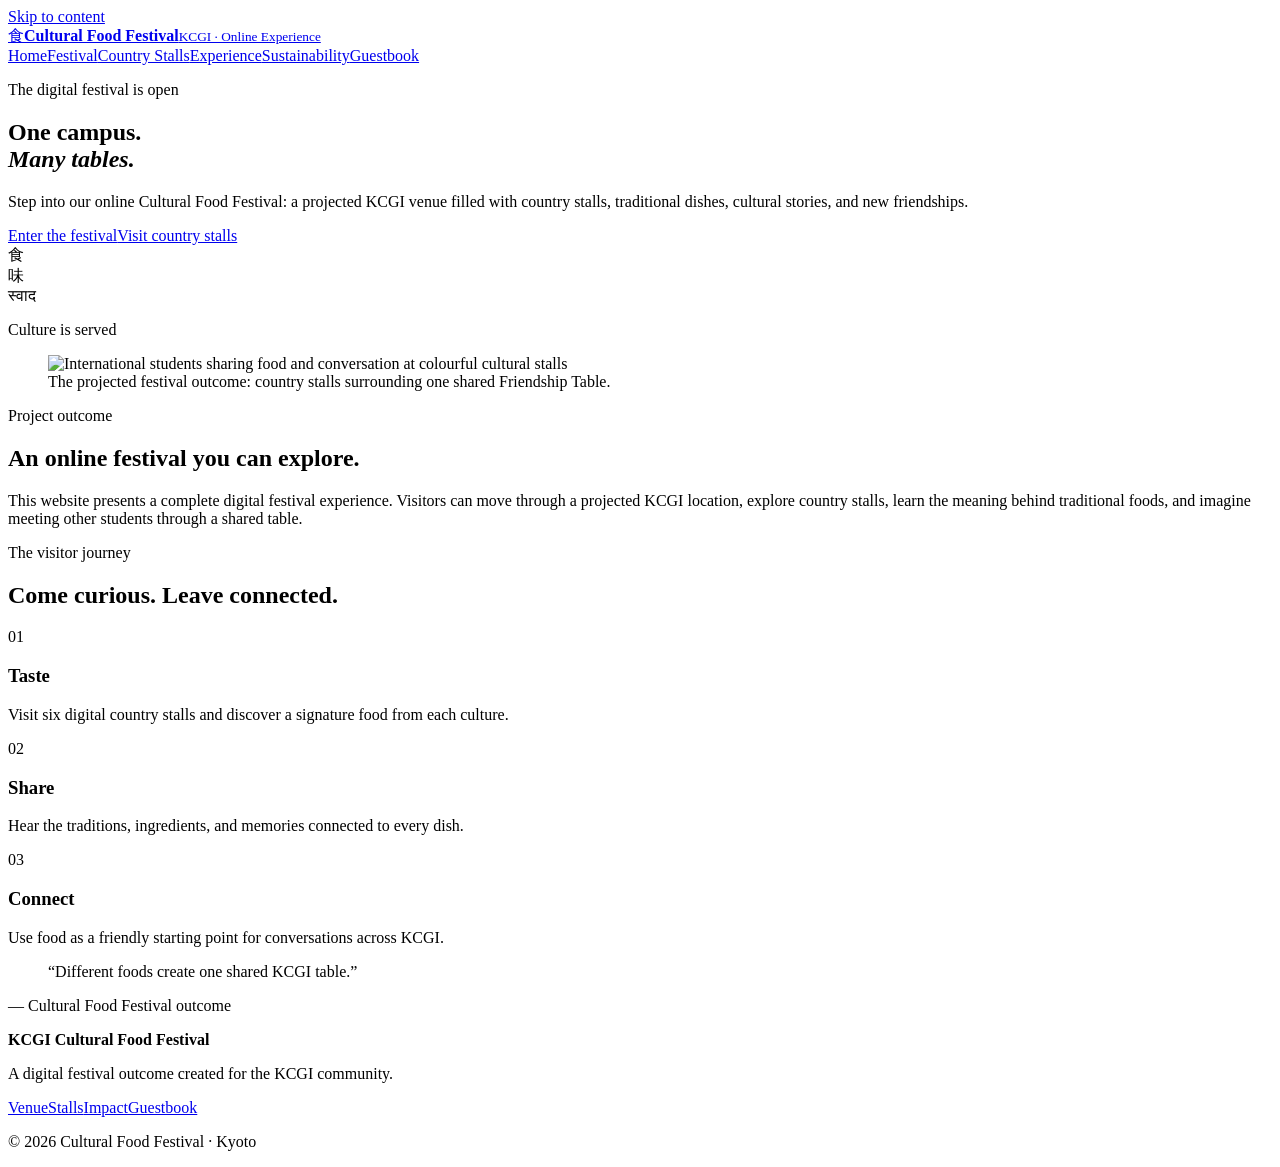
==== index.html @ 8ad894ad "Add initial index.html for Cultural Food Festival Initial commit of the KCGI Cultural Food Festival " ====
<!doctype html>
<html lang="en">
<head>
  <meta charset="utf-8">
  <meta name="viewport" content="width=device-width, initial-scale=1">
  <meta name="description" content="KCGI Cultural Food Festival—an online experience connecting cultures through food.">
  <title>KCGI Cultural Food Festival</title>
  <link rel="stylesheet" href="styles.css">
</head>
<body>
<a class="skip-link" href="#main">Skip to content</a>
<div class="site-shell">
  <header class="site-header">
    <a class="brand" href="index.html"><span class="brand-seal">食</span><span><b>Cultural Food Festival</b><small>KCGI · Online Experience</small></span></a>
    <nav aria-label="Main navigation"><a class="active" href="index.html">Home</a><a href="festival.html">Festival</a><a href="country-stalls.html">Country Stalls</a><a href="experience.html">Experience</a><a href="sustainability.html">Sustainability</a><a href="guestbook.html">Guestbook</a></nav>
  </header>
  <main id="main">
    <section class="hero home-hero">
      <div class="hero-copy"><p class="eyebrow">The digital festival is open</p><h1>One campus.<br><em>Many tables.</em></h1><p class="lede">Step into our online Cultural Food Festival: a projected KCGI venue filled with country stalls, traditional dishes, cultural stories, and new friendships.</p><div class="actions"><a class="button primary" href="festival.html">Enter the festival</a><a class="button ghost" href="country-stalls.html">Visit country stalls</a></div></div>
      <div class="festival-mark" aria-label="Decorative festival plate"><div class="plate plate-one"><span>食</span></div><div class="plate plate-two"><span>味</span></div><div class="plate plate-three"><span>स्वाद</span></div><p>Culture is served</p></div>
    </section>
    <figure class="section festival-photo wide-photo"><img src="images/festival-community.svg" alt="International students sharing food and conversation at colourful cultural stalls"><figcaption>The projected festival outcome: country stalls surrounding one shared Friendship Table.</figcaption></figure>
    <section class="section intro-band"><div><p class="eyebrow">Project outcome</p><h2>An online festival you can explore.</h2></div><p>This website presents a complete digital festival experience. Visitors can move through a projected KCGI location, explore country stalls, learn the meaning behind traditional foods, and imagine meeting other students through a shared table.</p></section>
    <section class="section"><div class="section-heading"><p class="eyebrow">The visitor journey</p><h2>Come curious. Leave connected.</h2></div><div class="three-grid"><article class="feature-card"><span>01</span><h3>Taste</h3><p>Visit six digital country stalls and discover a signature food from each culture.</p></article><article class="feature-card"><span>02</span><h3>Share</h3><p>Hear the traditions, ingredients, and memories connected to every dish.</p></article><article class="feature-card"><span>03</span><h3>Connect</h3><p>Use food as a friendly starting point for conversations across KCGI.</p></article></div></section>
    <section class="section quote-panel"><blockquote>“Different foods create one shared KCGI table.”</blockquote><p>— Cultural Food Festival outcome</p></section>
  </main>
  <footer><div><b>KCGI Cultural Food Festival</b><p>A digital festival outcome created for the KCGI community.</p></div><div class="footer-links"><a href="festival.html">Venue</a><a href="country-stalls.html">Stalls</a><a href="sustainability.html">Impact</a><a href="guestbook.html">Guestbook</a></div><p class="copyright">© 2026 Cultural Food Festival · Kyoto</p></footer>
</div>
</body>
</html>
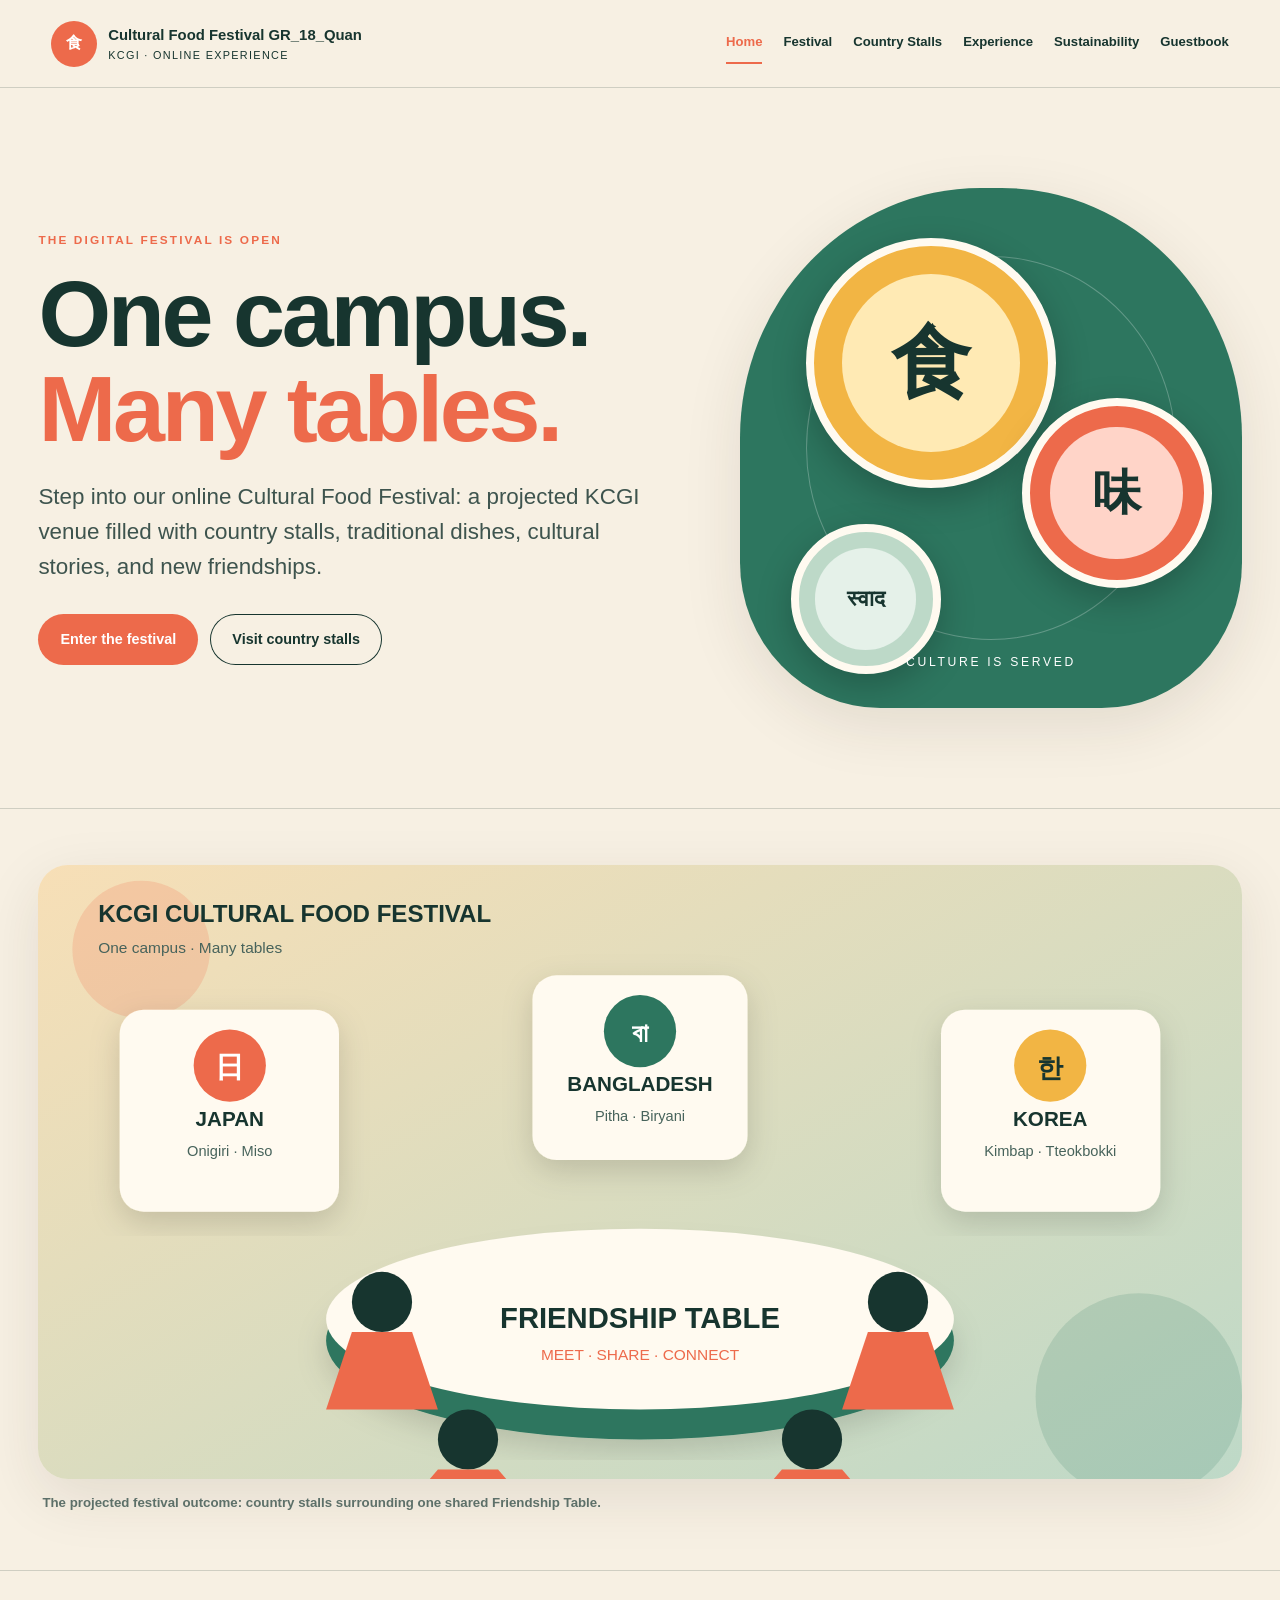
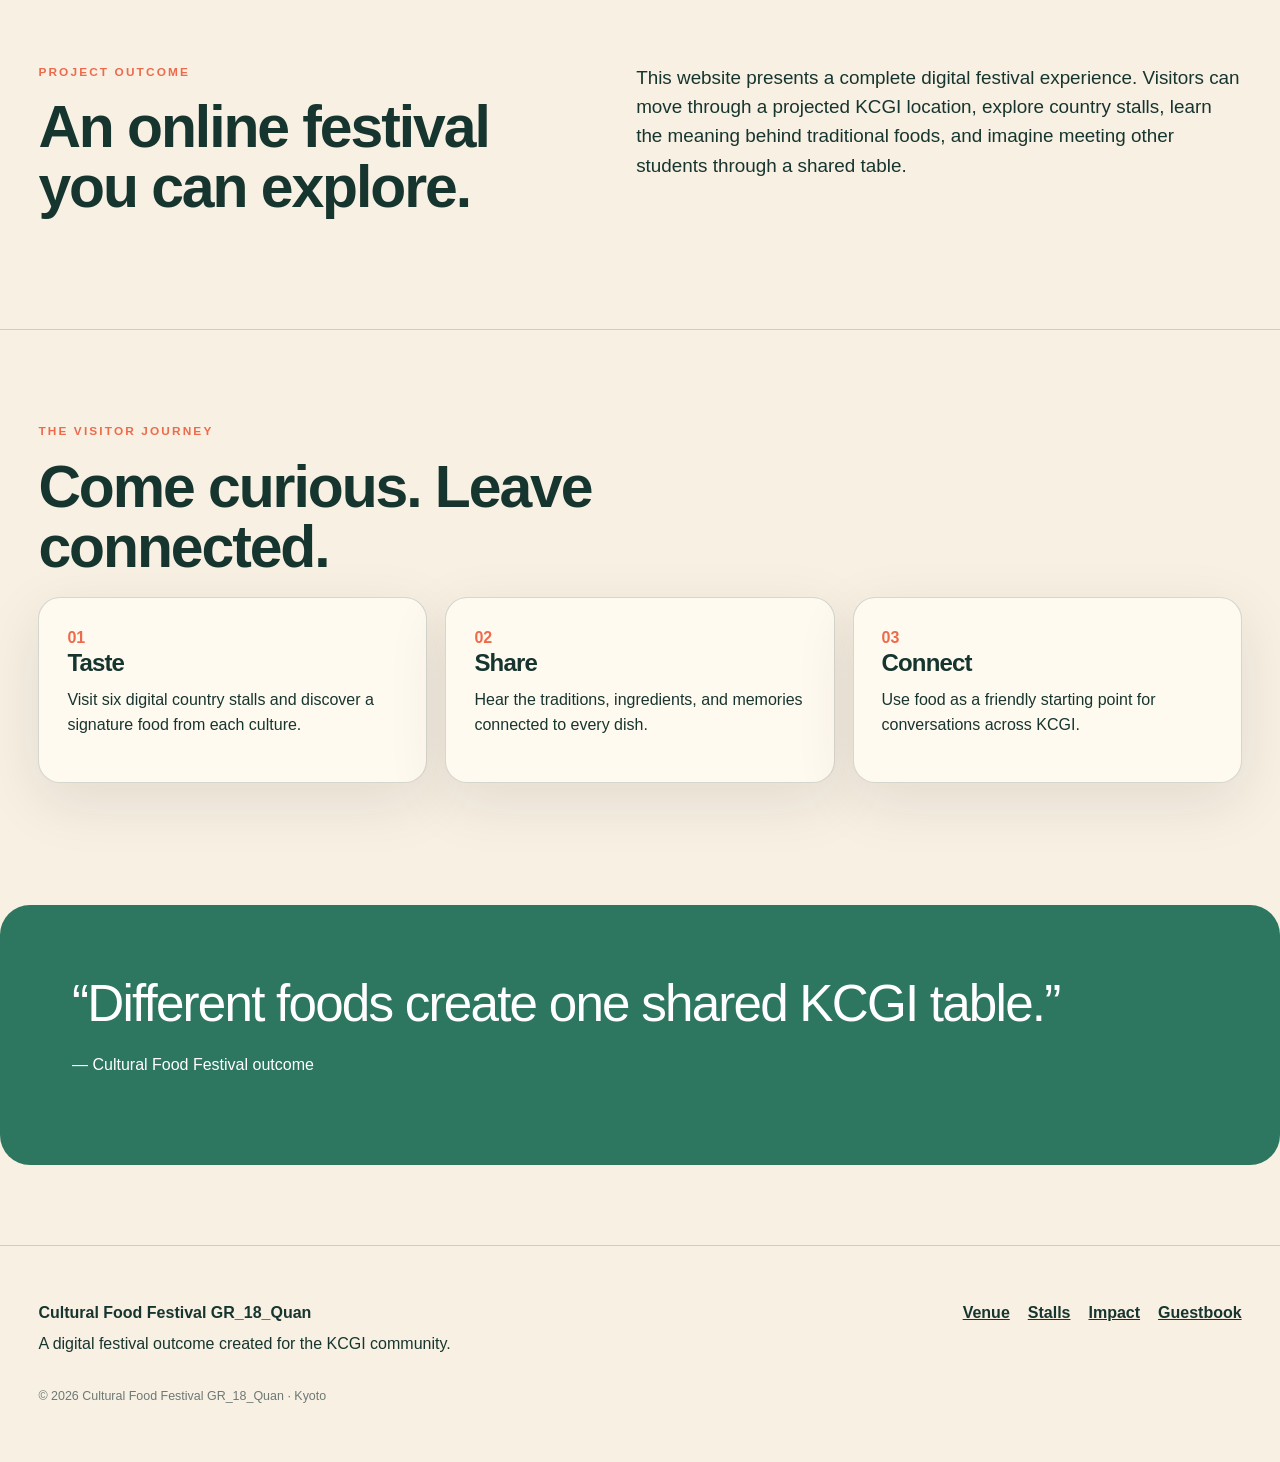
==== commit fc610217: "Update index.html" ====
--- a/index.html
+++ b/index.html
@@ -4,14 +4,14 @@
   <meta charset="utf-8">
   <meta name="viewport" content="width=device-width, initial-scale=1">
   <meta name="description" content="KCGI Cultural Food Festival—an online experience connecting cultures through food.">
-  <title>KCGI Cultural Food Festival</title>
+  <title>Cultural Food Festival GR_18_Quan</title>
   <link rel="stylesheet" href="styles.css">
 </head>
 <body>
 <a class="skip-link" href="#main">Skip to content</a>
 <div class="site-shell">
   <header class="site-header">
-    <a class="brand" href="index.html"><span class="brand-seal">食</span><span><b>Cultural Food Festival</b><small>KCGI · Online Experience</small></span></a>
+    <a class="brand" href="index.html"><span class="brand-seal">食</span><span><b>Cultural Food Festival GR_18_Quan</b><small>KCGI · Online Experience</small></span></a>
     <nav aria-label="Main navigation"><a class="active" href="index.html">Home</a><a href="festival.html">Festival</a><a href="country-stalls.html">Country Stalls</a><a href="experience.html">Experience</a><a href="sustainability.html">Sustainability</a><a href="guestbook.html">Guestbook</a></nav>
   </header>
   <main id="main">
@@ -24,7 +24,7 @@
     <section class="section"><div class="section-heading"><p class="eyebrow">The visitor journey</p><h2>Come curious. Leave connected.</h2></div><div class="three-grid"><article class="feature-card"><span>01</span><h3>Taste</h3><p>Visit six digital country stalls and discover a signature food from each culture.</p></article><article class="feature-card"><span>02</span><h3>Share</h3><p>Hear the traditions, ingredients, and memories connected to every dish.</p></article><article class="feature-card"><span>03</span><h3>Connect</h3><p>Use food as a friendly starting point for conversations across KCGI.</p></article></div></section>
     <section class="section quote-panel"><blockquote>“Different foods create one shared KCGI table.”</blockquote><p>— Cultural Food Festival outcome</p></section>
   </main>
-  <footer><div><b>KCGI Cultural Food Festival</b><p>A digital festival outcome created for the KCGI community.</p></div><div class="footer-links"><a href="festival.html">Venue</a><a href="country-stalls.html">Stalls</a><a href="sustainability.html">Impact</a><a href="guestbook.html">Guestbook</a></div><p class="copyright">© 2026 Cultural Food Festival · Kyoto</p></footer>
+  <footer><div><b>Cultural Food Festival GR_18_Quan</b><p>A digital festival outcome created for the KCGI community.</p></div><div class="footer-links"><a href="festival.html">Venue</a><a href="country-stalls.html">Stalls</a><a href="sustainability.html">Impact</a><a href="guestbook.html">Guestbook</a></div><p class="copyright">© 2026 Cultural Food Festival GR_18_Quan · Kyoto</p></footer>
 </div>
 </body>
 </html>
--- a/styles.css
+++ b/styles.css
@@ -0,0 +1,12 @@
+:root{--ink:#17352f;--paper:#f7f0e3;--cream:#fffaf0;--coral:#ed6a4b;--gold:#f2b544;--green:#2d765f;--mint:#bdd9c8;--line:rgba(23,53,47,.18);--shadow:0 18px 60px rgba(52,42,25,.10)}
+*{box-sizing:border-box}html{scroll-behavior:smooth}body{margin:0;background:var(--paper);color:var(--ink);font-family:Arial,Helvetica,sans-serif;line-height:1.55}a{color:inherit}h1,h2,h3,p{margin-top:0}h1,h2,h3{line-height:1.02;letter-spacing:-.035em}h1{font-size:clamp(3.2rem,7.3vw,7.4rem);margin-bottom:1.5rem}h2{font-size:clamp(2.2rem,4.6vw,4.5rem);margin-bottom:1.25rem}h3{font-size:1.5rem;margin-bottom:.8rem}.site-shell{min-height:100vh}.site-header{max-width:1440px;margin:auto;min-height:88px;padding:14px 4vw;display:flex;align-items:center;gap:28px;border-bottom:1px solid var(--line);position:relative;z-index:5}.brand{display:flex;align-items:center;gap:11px;text-decoration:none;margin-right:auto}.brand-seal{width:46px;height:46px;border-radius:50%;display:grid;place-items:center;background:var(--coral);color:white;font-weight:900}.brand b,.brand small{display:block}.brand b{font-size:.93rem}.brand small{font-size:.68rem;letter-spacing:.12em;text-transform:uppercase}.site-header nav{display:flex;align-items:center;gap:21px}.site-header nav a{text-decoration:none;font-size:.82rem;font-weight:700;padding:9px 0;border-bottom:2px solid transparent}.site-header nav a:hover,.site-header nav a.active{color:var(--coral);border-color:var(--coral)}.nav-cta{background:var(--ink);color:white;text-decoration:none;padding:11px 18px;border-radius:999px;font-weight:800;font-size:.84rem}.hero,.section,.page-hero,footer{max-width:1280px;margin:auto}.hero{min-height:720px;padding:80px 3vw;display:grid;grid-template-columns:1.1fr .9fr;gap:7vw;align-items:center}.eyebrow{text-transform:uppercase;letter-spacing:.18em;font-weight:900;color:var(--coral);font-size:.74rem;margin-bottom:1rem}.hero h1 em{color:var(--coral);font-style:normal}.lede{font-size:clamp(1.1rem,1.8vw,1.4rem);max-width:720px;color:#3e544e}.actions{display:flex;gap:12px;flex-wrap:wrap;margin-top:30px}.button{display:inline-block;border:0;border-radius:999px;padding:14px 22px;text-decoration:none;font-weight:900;font-size:.9rem;cursor:pointer}.primary{background:var(--coral);color:white}.ghost{background:transparent;box-shadow:inset 0 0 0 1px var(--ink);color:var(--ink)}.festival-mark{position:relative;min-height:520px;background:var(--green);border-radius:48% 48% 28% 28%;overflow:hidden;box-shadow:var(--shadow)}.festival-mark:before{content:"";position:absolute;inset:13%;border:1px solid rgba(255,255,255,.25);border-radius:50%}.festival-mark p{position:absolute;bottom:24px;left:0;right:0;text-align:center;color:white;text-transform:uppercase;letter-spacing:.22em;font-size:.76rem}.plate{position:absolute;border-radius:50%;display:grid;place-items:center;box-shadow:0 12px 35px rgba(0,0,0,.22);border:8px solid var(--cream);font-weight:900}.plate span{width:76%;height:76%;border-radius:50%;display:grid;place-items:center}.plate-one{width:250px;height:250px;background:var(--gold);top:50px;left:13%}.plate-one span{background:#ffeab4;font-size:5rem}.plate-two{width:190px;height:190px;background:var(--coral);top:210px;right:6%}.plate-two span{background:#ffd4c8;font-size:3rem}.plate-three{width:150px;height:150px;background:var(--mint);bottom:34px;left:10%}.plate-three span{background:#e5f1e9;font-size:1.4rem}.section{padding:92px 3vw;border-top:1px solid var(--line)}.intro-band,.split-layout,.callout{display:grid;grid-template-columns:.9fr 1.1fr;gap:8vw;align-items:start}.intro-band>p,.body-copy{font-size:1.18rem}.three-grid,.activity-grid,.team-grid{display:grid;grid-template-columns:repeat(3,1fr);gap:18px}.feature-card,.activity-grid article,.team-grid article,.panel,.meeting-card,.join-form,.success-card{background:var(--cream);border:1px solid var(--line);border-radius:22px;padding:28px;box-shadow:var(--shadow)}.feature-card>span{color:var(--coral);font-weight:900}.section-heading{max-width:720px}.quote-panel{background:var(--green);color:white;border:0;border-radius:30px;padding:72px;margin-top:30px;margin-bottom:80px}.quote-panel.coral{background:var(--coral)}blockquote{font-size:clamp(2rem,4vw,4.5rem);line-height:1.05;letter-spacing:-.035em;margin:0 0 1.4rem}.page-hero{min-height:560px;padding:100px 3vw 70px;display:flex;justify-content:space-between;align-items:flex-end;border-bottom:1px solid var(--line)}.page-hero>div{max-width:980px}.page-hero h1{font-size:clamp(3.2rem,6vw,6.7rem)}.page-number{font-size:clamp(4rem,10vw,9rem);font-weight:900;color:transparent;-webkit-text-stroke:1px var(--coral);opacity:.55}.stat-row{display:grid;grid-template-columns:repeat(3,1fr);gap:1px;background:var(--line);padding:1px}.stat-row div{background:var(--paper);padding:48px;text-align:center}.stat-row strong{font-size:4rem;display:block;color:var(--coral)}.stat-row span{text-transform:uppercase;font-weight:900;letter-spacing:.12em;font-size:.73rem}.two-grid{display:grid;grid-template-columns:1fr 1fr;gap:20px}.panel{min-height:280px}.panel.warm{background:#ffe2d6}.panel.green{background:#d7e9dd}.callout{align-items:center}.callout .button{justify-self:end}.culture-stage,.decision-track,.plan-panel,.join-layout,.schedule{display:grid;grid-template-columns:.8fr 1.2fr;gap:7vw}.journey-list article{display:flex;gap:22px;padding:24px 0;border-bottom:1px solid var(--line)}.journey-list article>span{min-width:45px;height:45px;border-radius:50%;display:grid;place-items:center;background:var(--coral);color:white;font-weight:900}.journey-list p{margin-bottom:0}.colour-blocks{display:grid;grid-template-columns:repeat(3,1fr);gap:0;padding-left:3vw;padding-right:3vw}.colour-blocks article{padding:42px;min-height:210px}.colour-blocks article:nth-child(1){background:#f3b842}.colour-blocks article:nth-child(2){background:#bdd9c8}.colour-blocks article:nth-child(3){background:#f4c9b8}.colour-blocks span{font-size:1.5rem;font-weight:900}.activity-grid article{min-height:250px;display:flex;flex-direction:column}.activity-top{display:flex;justify-content:space-between;color:var(--coral);font-weight:900}.activity-grid h3{margin-top:auto}.schedule{background:var(--ink);color:white;max-width:1280px;border-radius:28px;margin-top:60px;margin-bottom:80px;padding:72px}.schedule ol{list-style:none;margin:0;padding:0}.schedule li{display:grid;grid-template-columns:100px 1fr;gap:22px;padding:18px 0;border-bottom:1px solid rgba(255,255,255,.18)}.schedule time{color:var(--gold);font-weight:900;text-transform:uppercase}.decision-track ol{list-style:none;margin:0;padding:0}.decision-track li{display:flex;gap:20px;align-items:center;padding:20px 0;border-bottom:1px solid var(--line)}.decision-track li span{font-weight:900;color:var(--coral)}.decision-track li p{margin:0;font-size:1.15rem;font-weight:800}.plan-panel{background:#dbeadf;border-radius:28px;padding:72px}.check-list p{padding:14px 0;border-bottom:1px solid var(--line);margin:0}.check-list span{display:inline-grid;place-items:center;width:26px;height:26px;border-radius:50%;background:var(--green);color:white;margin-right:8px}.meeting-card{display:grid;grid-template-columns:1fr 1fr;gap:30px}.meeting-card small,.meeting-card strong{display:block}.meeting-card strong{font-size:1.45rem}.meeting-card>p{grid-column:1/-1;margin:0;color:#65736f}.team-grid article{min-height:360px}.avatar{width:76px;height:76px;border-radius:50%;display:grid;place-items:center;background:var(--coral);color:white;font-size:1.4rem;font-weight:900;margin-bottom:24px}.team-grid article:nth-child(even) .avatar{background:var(--green)}.team-grid small{letter-spacing:.12em}.team-grid b{display:block;color:var(--coral);font-size:.85rem;margin-bottom:18px}.values{display:flex;align-items:center;gap:40px}.values .eyebrow{margin:0}.values div{display:flex;gap:10px;flex-wrap:wrap}.values span{border:1px solid var(--ink);padding:10px 14px;border-radius:999px;font-weight:800;font-size:.84rem}.join-layout>div:first-child{position:sticky;top:30px;align-self:start}.join-form{display:grid;gap:18px}.join-form label{font-weight:800;font-size:.86rem}.join-form input,.join-form select,.join-form textarea{width:100%;display:block;margin-top:7px;padding:14px;border:1px solid var(--line);border-radius:10px;background:white;color:var(--ink);font:inherit}.join-form .consent{display:flex;gap:10px;align-items:start;font-weight:500}.join-form .consent input{width:auto;margin-top:4px}.contact-note{margin-top:35px;padding:20px;border-left:4px solid var(--coral);background:rgba(255,255,255,.45)}.contact-note p{margin:4px 0 0}.success-card{text-align:center;padding:70px 40px}.success-card>span{display:grid;place-items:center;width:70px;height:70px;border-radius:50%;background:var(--green);color:white;font-size:2rem;margin:0 auto 25px}footer{border-top:1px solid var(--line);padding:55px 3vw;display:grid;grid-template-columns:1fr auto;gap:25px;align-items:start}footer p{margin:.35rem 0 0}.footer-links{display:flex;gap:18px}.footer-links a{font-weight:800}.copyright{grid-column:1/-1;font-size:.78rem;color:#6d7975}
+@media(max-width:1050px){.site-header{gap:16px}.site-header nav{display:flex;gap:11px;justify-content:flex-end}.site-header nav a{font-size:.72rem}.brand small{display:none}.hero{grid-template-columns:1fr;min-height:auto}.festival-mark{min-height:480px}.team-grid{grid-template-columns:repeat(2,1fr)}}
+@media(max-width:720px){.site-header{padding:12px 18px}.brand b{font-size:.8rem}.nav-cta{padding:9px 13px}.hero,.section,.page-hero{padding-left:20px;padding-right:20px}.hero{padding-top:55px}.festival-mark{min-height:390px}.plate-one{width:190px;height:190px}.plate-two{width:150px;height:150px}.plate-three{width:120px;height:120px}.intro-band,.split-layout,.callout,.culture-stage,.decision-track,.plan-panel,.join-layout,.schedule{grid-template-columns:1fr}.three-grid,.activity-grid,.team-grid,.two-grid,.colour-blocks,.stat-row{grid-template-columns:1fr}.page-hero{min-height:500px;display:block}.page-number{display:block;margin-top:40px}.quote-panel,.schedule,.plan-panel{margin-left:12px;margin-right:12px;padding:40px 25px}.meeting-card{grid-template-columns:1fr}.callout .button{justify-self:start}.values{display:block}.values div{margin-top:16px}.join-layout>div:first-child{position:static}footer{grid-template-columns:1fr}.footer-links{flex-wrap:wrap}}
+
+/* Completed festival outcome */
+.venue-section{display:grid;grid-template-columns:.72fr 1.28fr;gap:6vw;align-items:center}.venue-copy>p:not(.eyebrow){font-size:1.1rem}.venue-legend{display:flex;gap:18px;flex-wrap:wrap;margin-top:30px;font-size:.78rem;font-weight:800}.venue-legend span{display:flex;align-items:center;gap:7px}.dot{display:inline-block;width:11px;height:11px;border-radius:50%}.dot.coral{background:var(--coral)}.dot.green{background:var(--green)}.dot.gold{background:var(--gold)}.venue-map{position:relative;min-height:650px;border:1px solid var(--line);border-radius:42px;background:linear-gradient(135deg,#dcebdd,#f8e7c4);box-shadow:var(--shadow);overflow:hidden}.venue-map:before{content:"PROJECTED KCGI FESTIVAL SPACE";position:absolute;top:20px;left:24px;letter-spacing:.16em;font-size:.65rem;font-weight:900;color:rgba(23,53,47,.55)}.friendship-table{position:absolute;left:35%;top:34%;width:30%;aspect-ratio:1;border-radius:50%;background:var(--green);color:white;display:grid;place-content:center;text-align:center;z-index:2;box-shadow:0 15px 35px rgba(23,53,47,.24)}.friendship-table strong{font-size:1.4rem;line-height:1}.friendship-table small{margin-top:8px;font-size:.6rem;text-transform:uppercase;letter-spacing:.12em}.map-stall{--stall-color:var(--coral);position:absolute;width:150px;min-height:112px;background:var(--cream);border:3px solid var(--stall-color);border-radius:18px;padding:14px;box-shadow:0 10px 26px rgba(30,50,42,.11)}.map-stall span{display:grid;place-items:center;width:34px;height:34px;border-radius:50%;background:var(--stall-color);color:white;font-weight:900;margin-bottom:7px}.map-stall b,.map-stall small{display:block}.map-stall small{font-size:.69rem}.stall-1{top:11%;left:12%}.stall-2{top:9%;right:11%}.stall-3{top:40%;left:4%}.stall-4{top:39%;right:4%}.stall-5{bottom:8%;left:14%}.stall-6{bottom:8%;right:12%}.waste-point{position:absolute;left:46%;bottom:5%;display:grid;place-items:center;color:var(--green);font-size:1.8rem}.waste-point small{display:block;font-size:.58rem;text-transform:uppercase;font-weight:900}.stall-grid{display:grid;grid-template-columns:repeat(3,1fr);gap:18px}.stall-grid article,.community-grid article,.impact-stats article{background:var(--cream);border:1px solid var(--line);border-radius:22px;padding:30px;box-shadow:var(--shadow)}.stall-grid article>span{font-weight:900;color:var(--coral)}.stall-prompt{margin-top:24px;padding:14px;border-radius:12px;background:#e2eee5;font-size:.78rem;font-weight:800}.impact-note{display:grid;grid-template-columns:.7fr 1.2fr;gap:4vw;align-items:start}.impact-note .eyebrow{grid-column:1/-1}.impact-note p:last-child{font-size:1.12rem}.impact-stats{display:grid;grid-template-columns:repeat(4,1fr);gap:16px}.impact-stats article{min-height:280px}.impact-stats strong{font-size:3.8rem;color:var(--coral)}.sustainability-grid{display:grid;grid-template-columns:1fr 1fr;gap:18px}.sustainability-grid article{display:flex;gap:20px;padding:30px;border-top:1px solid var(--line)}.sustainability-grid article>span{font-size:.8rem;font-weight:900;color:var(--coral)}.community-grid{display:grid;grid-template-columns:repeat(3,1fr);gap:18px}.community-grid article{min-height:285px}.community-icon{width:48px;height:48px;border-radius:50%;display:grid;place-items:center;background:var(--coral);color:white;font-weight:900;margin-bottom:34px}.community-grid article:nth-child(even) .community-icon{background:var(--green)}.connection-story{display:grid;grid-template-columns:.8fr 1.2fr;gap:6vw;background:#dcebdd;border-radius:30px;margin-bottom:80px}.story-steps p{padding:18px 0;border-bottom:1px solid var(--line);font-weight:800}.story-steps span{color:var(--coral);margin-right:14px}.join-form input[type="checkbox"]{accent-color:var(--coral)}
+@media(max-width:1050px){.venue-section{grid-template-columns:1fr}.impact-stats{grid-template-columns:1fr 1fr}.stall-grid,.community-grid{grid-template-columns:1fr 1fr}}
+@media(max-width:720px){.venue-map{min-height:760px}.map-stall{width:125px}.friendship-table{left:31%;top:39%;width:38%}.stall-1{top:8%;left:6%}.stall-2{top:8%;right:6%}.stall-3{top:28%;left:3%}.stall-4{top:28%;right:3%}.stall-5{bottom:10%;left:6%}.stall-6{bottom:10%;right:6%}.stall-grid,.community-grid,.impact-stats,.sustainability-grid,.impact-note,.connection-story{grid-template-columns:1fr}.impact-note .eyebrow{grid-column:auto}}
+@media(max-width:720px){.site-header{align-items:flex-start;flex-wrap:wrap}.brand{width:100%}.site-header nav{width:100%;justify-content:flex-start;overflow-x:auto;padding-bottom:5px}.site-header nav a{white-space:nowrap}.venue-map{min-height:760px}.map-stall{width:125px}.friendship-table{left:31%;top:39%;width:38%}.stall-1{top:8%;left:6%}.stall-2{top:8%;right:6%}.stall-3{top:28%;left:3%}.stall-4{top:28%;right:3%}.stall-5{bottom:10%;left:6%}.stall-6{bottom:10%;right:6%}.stall-grid,.community-grid,.impact-stats,.sustainability-grid,.impact-note,.connection-story{grid-template-columns:1fr}.impact-note .eyebrow{grid-column:auto}}
+
+.festival-photo{padding-top:56px;padding-bottom:56px}.festival-photo img{display:block;width:100%;height:clamp(340px,48vw,680px);object-fit:cover;border-radius:30px;box-shadow:var(--shadow)}.festival-photo figcaption{margin:14px 4px 0;color:#5d7069;font-size:.83rem;font-weight:700}.wide-photo img{object-position:center 48%}.skip-link{position:absolute;left:-9999px}.skip-link:focus{left:12px;top:12px;background:white;padding:10px;z-index:99}.guestbook-output{margin-top:18px;padding:18px;background:#e2eee5;border-radius:14px}.guestbook-output[hidden]{display:none}.food-tags{display:flex;gap:8px;flex-wrap:wrap;margin-top:22px}.food-tags span{background:#fff1db;border-radius:999px;padding:8px 12px;font-weight:800;font-size:.8rem}.map-stall:nth-of-type(2){--stall-color:#2d765f}.map-stall:nth-of-type(3){--stall-color:#f2b544}.map-stall:nth-of-type(4){--stall-color:#c85b43}.map-stall:nth-of-type(5){--stall-color:#4f8f78}.map-stall:nth-of-type(6){--stall-color:#d89b2b}@media(max-width:720px){.festival-photo img{height:360px;border-radius:20px}}
